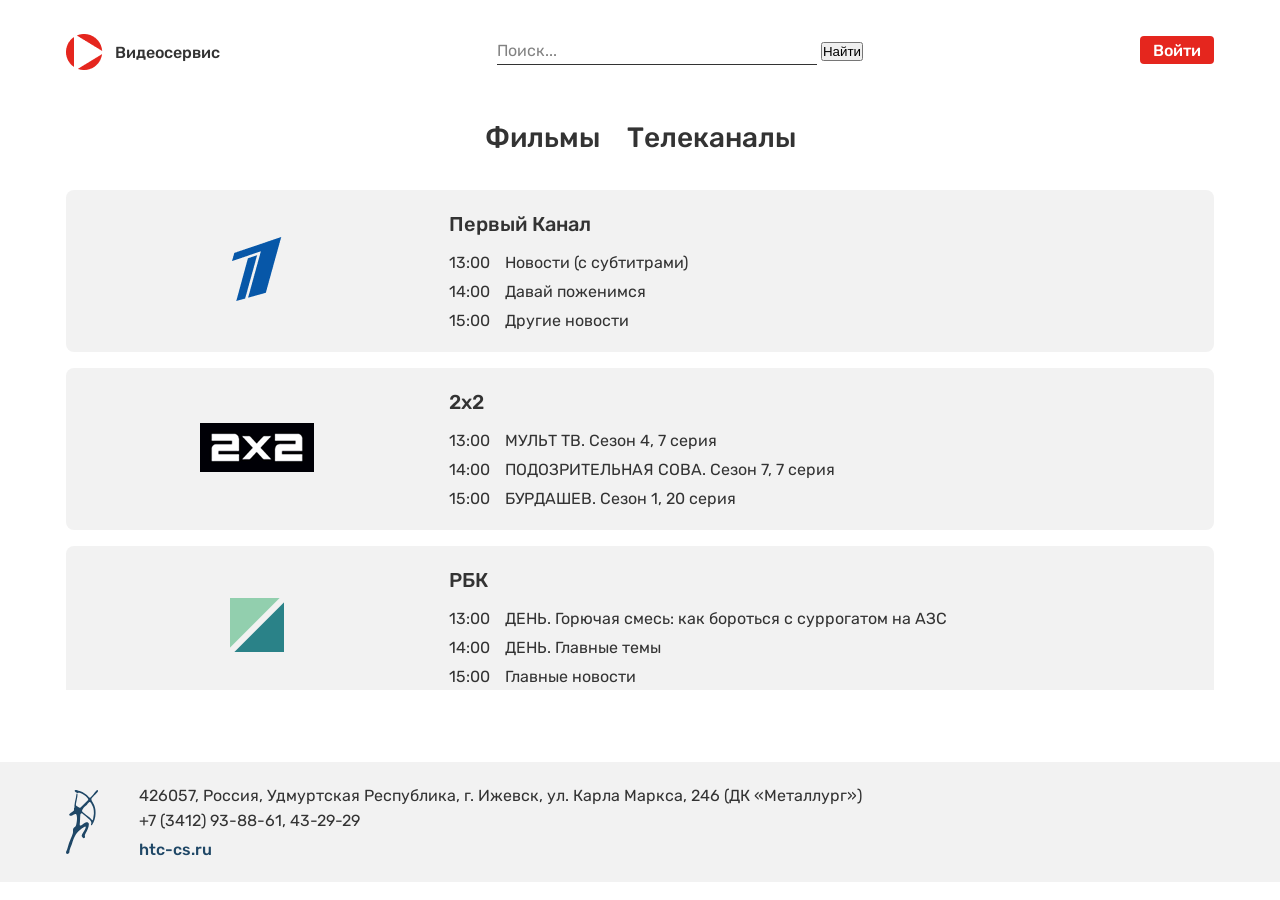
==== index.html @ a368fe18 "Add files via upload" ====
<!DOCTYPE html>
<html lang="ru">
<head>
    <meta charset="UTF-8">
    <meta name="viewport" content="width=device-width, initial-scale=1.0">
    <link rel="stylesheet" href="style.css">
    <title>Фильмы/Телеканалы</title>
</head>
<body>
    <div class="container">
        <header class="header">
            <div class="header__logo">
                <img src="img/sign.png" alt="logo">
                <p class="header__logo-name">Видеосервис</p>
            </div>
            <form action="#">
                <input class="header__search-txt" type="text" placeholder="Поиск...">
                <input type="button" value="Найти">
            </form>
            <form action="#">
                <input type="checkbox" id="authToggle" class="auth-open-btn" aria-label="Войти">
            </form>
        </header>
        <main>
            <nav class="nav">
                <a class="nav__a" href="../ЦВТ_2026_2_2/index.html">Фильмы</a>
                <a class="nav__a" href="#">Телеканалы</a>
            </nav>
            <div class="mainBlock">
                <div class="mainBlock__first">
                    <div class="mainBlock__first-tvLogo">
                        <img class="mainBlock__first-img" src="img/1st.png" alt="firstChannelLogo">
                    </div>
                    <div class="mainBlock__first-tvScheduleOsn">
                        <p class="mainBlock__first-tvScheduleChannelName">Первый Канал</p>
                        <div class="mainBlock__first-tvSchedule">
                            <p class="mainBlock__first-scheduleTimeRed">13:00</p>
                            <p class="mainBlock__first-scheduleProgrammRed">Новости (с субтитрами)</p>
                            <p class="mainBlock__first-scheduleTime">14:00</p>
                            <p class="mainBlock__first-scheduleProgramm">Давай поженимся</p>
                            <p class="mainBlock__first-scheduleTime">15:00</p>
                            <p class="mainBlock__first-scheduleProgramm">Другие новости</p>
                        </div>
                    </div>
                </div>
                <div class="mainBlock__second">
                    <div class="mainBlock__second-tvLogo">
                        <img class="mainBlock__second-img" src="img/2x2.png" alt="2x2ChannelLogo">
                    </div>
                    <div class="mainBlock__second-tvScheduleOsn">
                        <p class="mainBlock__second-tvScheduleChannelName">2x2</p>
                        <div class="mainBlock__second-tvSchedule">
                            <p class="mainBlock__second-scheduleTimeRed">13:00</p>
                            <p class="mainBlock__second-scheduleProgrammRed">МУЛЬТ ТВ. Сезон 4, 7 серия</p>
                            <p class="mainBlock__second-scheduleTime">14:00</p>
                            <p class="mainBlock__second-scheduleProgramm">ПОДОЗРИТЕЛЬНАЯ СОВА. Сезон 7, 7 серия</p>
                            <p class="mainBlock__second-scheduleTime">15:00</p>
                            <p class="mainBlock__second-scheduleProgramm">БУРДАШЕВ. Сезон 1, 20 серия</p>
                        </div>
                    </div>
                </div>
                <div class="mainBlock__third">
                    <div class="mainBlock__third-tvLogo">
                        <img class="mainBlock__third-img" src="img/rbc.png" alt="RBK-ChannelLogo">
                    </div>
                    <div class="mainBlock__third-tvScheduleOsn">
                        <p class="mainBlock__third-tvScheduleChannelName">РБК</p>
                        <div class="mainBlock__third-tvSchedule">
                            <p class="mainBlock__third-scheduleTimeRed">13:00</p>
                            <p class="mainBlock__third-scheduleProgrammRed">ДЕНЬ. Горючая смесь: как бороться с суррогатом на АЗС</p>
                            <p class="mainBlock__third-scheduleTime">14:00</p>
                            <p class="mainBlock__third-scheduleProgramm">ДЕНЬ. Главные темы</p>
                            <p class="mainBlock__third-scheduleTime">15:00</p>
                            <p class="mainBlock__third-scheduleProgramm">Главные новости</p>
                        </div>
                    </div>
                </div>
                <div class="mainBlock__fourth">
                    <div class="mainBlock__fourth-tvLogo">
                        <img class="mainBlock__fourth-img" src="img/amedia.png" alt="AmediaPremium-ChannelLogo">
                    </div>
                    <div class="mainBlock__fourth-tvScheduleOsn">
                        <p class="mainBlock__fourth-tvScheduleChannelName">AMEDIA PREMIUM</p>
                        <div class="mainBlock__fourth-tvSchedule">
                            <p class="mainBlock__fourth-scheduleTimeRed">13:00</p>
                            <p class="mainBlock__fourth-scheduleProgrammRed">Клиент всегда мёртв</p>
                            <p class="mainBlock__fourth-scheduleTime">14:00</p>
                            <p class="mainBlock__fourth-scheduleProgramm">Голодные игры: Сойка-пересмешница. Часть I</p>
                            <p class="mainBlock__fourth-scheduleTime">15:00</p>
                            <p class="mainBlock__fourth-scheduleProgramm">Секс в большом городе</p>
                        </div>
                    </div>
                </div>
            </div>
            <div class="scrollbar">
            </div>
        </main>
    </div>
    <footer class="footer">
        <div class="container footer-container">
            <img src="img/logo.svg" alt="logo">
            <div class="footer__info">
                <p class="footer__info-p">426057, Россия, Удмуртская Республика, г. Ижевск, ул. Карла Маркса, 246 (ДК «Металлург»)</p>
                <p class="footer__info-p">+7 (3412) 93-88-61, 43-29-29</p>
                <a class="footer__info-a" href="https://htc-cs.ru">htc-cs.ru</a>
            </div>
        </div>
    </footer>
    <div class="modalAuth" id="modalAuth" role="dialog" aria-modal="true" aria-labelledby="modalAuthTitle">
        <label for="authToggle" class="modalAuth-overlay"></label>
        <div class="modalAuth-content">
            <h1 class="modalAuth-content_Header" id="modalAuthTitle">Вход</h1>
            <form class="modalAuth-form" action="#" method="post">
                <div class="modalAuth-content__login">
                    <input class="modalAuth-content__login-inp" type="text" name="login" placeholder="Логин">
                </div>
                <div class="modalAuth-content__password">
                    <input class="modalAuth-content__password-inp" type="password" name="password" placeholder="Пароль">
                </div>
                <div class="custom-checkbox">
                    <label>
                        <input type="checkbox" name="agree">
                        Запомнить меня
                    </label>
                </div>
                <div class="modalAuth-buttons">
                    <button class="modalAuth-btn modalAuth-btn--primary" type="submit">Войти</button>
                </div>
            </form>
        </div>
    </div>
</body>
</html>
---- style.css ----
@charset "UTF-8";
* {
  margin: 0;
  padding: 0;
  box-sizing: border-box;
}

img {
  max-width: 100%;
  height: auto;
}

@font-face {
  font-family: Rubik-Medium;
  src: url(../fonts/Rubik-Medium.ttf);
}
@font-face {
  font-family: Rubik-Regular;
  src: url(../fonts/Rubik-Regular.ttf);
}
.container {
  width: 100%;
  max-width: 1180px;
  padding: 0 16px;
  box-sizing: border-box;
  margin: 0 auto;
}

.header {
  height: 40px;
  margin-top: 32px;
  display: flex;
  justify-content: space-between;
  align-items: center;
}

.header__logo {
  display: flex;
  align-items: center;
}

.header__logo-name {
  font-family: Rubik-Medium;
  font-size: 16px;
  color: #333333;
  margin-left: 11.88px;
}

.header__search-txt {
  width: 320px;
  height: 25px;
  border: none;
  border-bottom: 1px #333333 solid;
}

.header__search-txt:focus {
  outline: none;
}

.header__search-txt::-moz-placeholder {
  font-family: Rubik-Regular;
  font-size: 16px;
  color: #828282;
}

.header__search-txt::placeholder {
  font-family: Rubik-Regular;
  font-size: 16px;
  color: #828282;
}

.nav {
  margin: 44px auto 32px auto;
  width: 311px;
  display: flex;
  justify-content: space-between;
  align-items: center;
  height: 42px;
}

.nav__a {
  font-family: Rubik-Medium;
  font-size: 28px;
  color: #333333;
  text-decoration: none;
}

.nav__a:hover {
  border-bottom: 2px #E5261E solid;
  padding-bottom: 9px;
  color: #E5261E;
}

.mainBlock__first {
  width: 100%;
  height: 162px;
  background: #F2F2F2;
  margin-bottom: 16px;
  border-radius: 8px;
  display: grid;
  grid-template-columns: 1fr 2fr;
  justify-content: center;
  align-items: center;
}

.mainBlock__first-tvLogo {
  margin: auto;
}

.mainBlock__first-tvSchedule {
  display: grid;
  grid-template-columns: 40px 1fr;
  gap: 10px 16px;
}

.mainBlock__first-tvScheduleChannelName {
  margin-bottom: 17px;
  font-family: Rubik-Medium;
  font-size: 20px;
  color: #333333;
}

.mainBlock__first-scheduleTimeRed,
.mainBlock__first-scheduleProgrammRed {
  color: red;
}

.mainBlock__first-scheduleProgramm,
.mainBlock__first-scheduleTimeRed,
.mainBlock__first-scheduleTime,
.mainBlock__first-scheduleProgrammRed {
  gap: 12px;
  font-family: Rubik-Regular;
  font-size: 16px;
  color: #333333;
}

.mainBlock__second {
  width: 100%;
  height: 162px;
  background: #F2F2F2;
  margin-bottom: 16px;
  border-radius: 8px;
  display: grid;
  grid-template-columns: 1fr 2fr;
  justify-content: center;
  align-items: center;
}

.mainBlock__second-tvLogo {
  margin: auto;
}

.mainBlock__second-tvSchedule {
  display: grid;
  grid-template-columns: 40px 1fr;
  gap: 10px 16px;
}

.mainBlock__second-tvScheduleChannelName {
  margin-bottom: 17px;
  font-family: Rubik-Medium;
  font-size: 20px;
  color: #333333;
}

.mainBlock__second-scheduleTimeRed,
.mainBlock__second-scheduleProgrammRed {
  color: red;
}

.mainBlock__second-scheduleProgramm,
.mainBlock__second-scheduleTimeRed,
.mainBlock__second-scheduleTime,
.mainBlock__second-scheduleProgrammRed {
  gap: 12px;
  font-family: Rubik-Regular;
  font-size: 16px;
  color: #333333;
}

.mainBlock__third {
  width: 100%;
  height: 162px;
  background: #F2F2F2;
  margin-bottom: 16px;
  border-radius: 8px;
  display: grid;
  grid-template-columns: 1fr 2fr;
  justify-content: center;
  align-items: center;
}

.mainBlock__third-tvLogo {
  margin: auto;
}

.mainBlock__third-tvSchedule {
  display: grid;
  grid-template-columns: 40px 1fr;
  gap: 10px 16px;
}

.mainBlock__third-tvScheduleChannelName {
  margin-bottom: 17px;
  font-family: Rubik-Medium;
  font-size: 20px;
  color: #333333;
}

.mainBlock__third-scheduleTimeRed,
.mainBlock__third-scheduleProgrammRed {
  color: red;
}

.mainBlock__third-scheduleProgramm,
.mainBlock__third-scheduleTimeRed,
.mainBlock__third-scheduleTime,
.mainBlock__third-scheduleProgrammRed {
  gap: 12px;
  font-family: Rubik-Regular;
  font-size: 16px;
  color: #333333;
}

.mainBlock__fourth {
  width: 100%;
  height: 162px;
  background: #F2F2F2;
  margin-bottom: 16px;
  border-radius: 8px;
  display: grid;
  grid-template-columns: 1fr 2fr;
  justify-content: center;
  align-items: center;
}

.mainBlock__fourth-tvLogo {
  margin: auto;
}

.mainBlock__fourth-tvSchedule {
  display: grid;
  grid-template-columns: 40px 1fr;
  gap: 10px 16px;
}

.mainBlock__fourth-tvScheduleChannelName {
  margin-bottom: 17px;
  font-family: Rubik-Medium;
  font-size: 20px;
  color: #333333;
}

.mainBlock__fourth-scheduleTimeRed,
.mainBlock__fourth-scheduleProgrammRed {
  color: red;
}

.mainBlock__fourth-scheduleProgramm,
.mainBlock__fourth-scheduleTimeRed,
.mainBlock__fourth-scheduleTime,
.mainBlock__fourth-scheduleProgrammRed {
  gap: 12px;
  font-family: Rubik-Regular;
  font-size: 16px;
  color: #333333;
}

.footer {
  background-color: #F2F2F2;
  margin-top: 72px;
}

.footer-container {
  height: 120px;
  display: flex;
  align-items: center;
}

.footer__info {
  margin-left: 39.98px;
}

.footer__info-p {
  font-family: Rubik-Regular;
  font-size: 16px;
  color: #333333;
}

.footer__info-a {
  font-family: Rubik-Medium;
  font-size: 16px;
  color: #1f4766;
  text-decoration: none;
}

.footer__info-p:nth-child(2) {
  margin: 6px 0 10px;
}

.mainBlock {
  max-width: 1180px;
  width: 100%;
  margin: 0 auto;
  max-height: 500px;
  overflow-y: auto;
  overflow-x: hidden;
}

.mainBlock::-webkit-scrollbar {
  width: 8px;
}

.mainBlock::-webkit-scrollbar-track {
  background-color: #f1f1f1;
  border-radius: 4px;
}

.mainBlock::-webkit-scrollbar-thumb {
  background-color: #828282;
  border-radius: 4px;
}

.mainBlock::-webkit-scrollbar-thumb:hover {
  background-color: #828282;
}

.auth-open-btn {
  -moz-appearance: none;
       appearance: none;
  -webkit-appearance: none;
  width: 74px;
  height: 28px;
  border: none;
  border-radius: 4px;
  background-color: #E5261E;
  cursor: pointer;
  position: relative;
  transition: background-color 0.2s ease;
}

.auth-open-btn::after {
  content: "Войти";
  position: absolute;
  inset: 0;
  display: flex;
  justify-content: center;
  align-items: center;
  font-family: Rubik-Medium;
  font-size: 16px;
  color: #fff;
  pointer-events: none;
}

.auth-open-btn:hover {
  background-color: #c81f18;
}

.auth-open-btn:focus-visible {
  outline: 2px #333333 solid;
  outline-offset: 2px;
}

.modalAuth {
  position: fixed;
  inset: 0;
  z-index: 1000;
  display: flex;
  justify-content: center;
  align-items: center;
  opacity: 0;
  visibility: hidden;
  transition: opacity 0.2s ease, visibility 0.2s ease;
}

.modalAuth-overlay {
  position: absolute;
  inset: 0;
  background-color: rgba(0, 0, 0, 0.5);
  cursor: pointer;
}

.modalAuth-content {
  position: relative;
  z-index: 1;
  width: 304px;
  min-height: 394px;
  background-color: #F2F2F2;
  border-radius: 8px;
  padding: 36px 36px 28px;
  box-sizing: border-box;
  display: flex;
  flex-direction: column;
  align-items: center;
  transform: translateY(-12px);
  transition: transform 0.2s ease;
}

.modalAuth-content_Header {
  margin: 0 0 24px;
  font-family: Rubik-Medium;
  font-size: 24px;
  color: #333333;
}

.modalAuth-content__login {
  margin-bottom: 24px;
}

.modalAuth-content__login-inp,
.modalAuth-content__password-inp {
  width: 100%;
  height: 25px;
  border: none;
  border-bottom: 1px #333333 solid;
  background: transparent;
  font-family: Rubik-Regular;
  font-size: 16px;
  color: #333333;
}

.modalAuth-content__login-inp:focus,
.modalAuth-content__password-inp:focus {
  outline: none;
  border-bottom-color: #E5261E;
}

.modalAuth-content__login-inp::-moz-placeholder, .modalAuth-content__password-inp::-moz-placeholder {
  font-family: Rubik-Regular;
  font-size: 16px;
  color: #828282;
}

.modalAuth-content__login-inp::placeholder,
.modalAuth-content__password-inp::placeholder {
  font-family: Rubik-Regular;
  font-size: 16px;
  color: #828282;
}

.modalAuth-close {
  position: absolute;
  top: 12px;
  right: 12px;
  width: 28px;
  height: 28px;
  display: flex;
  justify-content: center;
  align-items: center;
  font-size: 24px;
  line-height: 1;
  color: #828282;
  cursor: pointer;
  border-radius: 4px;
  transition: color 0.2s ease, background-color 0.2s ease;
}

.modalAuth-close:hover {
  color: #E5261E;
  background-color: rgba(229, 38, 30, 0.08);
}

.modalAuth-form {
  width: 100%;
  display: flex;
  flex-direction: column;
}

.modalAuth-buttons {
  position: absolute;
  left: 96px;
  right: 95px;
  bottom: 36px;
  top: 320px;
}

.modalAuth-btn {
  width: 100%;
  height: 100%;
  display: flex;
  justify-content: center;
  align-items: center;
  border: none;
  border-radius: 4px;
  font-family: Rubik-Medium;
  font-size: 16px;
  color: #333333;
  cursor: pointer;
  transition: background-color 0.2s ease;
}

.modalAuth-btn--primary {
  background-color: #E5261E;
  color: #ffffff;
}

.modalAuth-btn--primary:hover {
  background-color: #c81f18;
}

body:has(#authToggle:checked) {
  overflow: hidden;
}

body:has(#authToggle:checked) .modalAuth {
  opacity: 1;
  visibility: visible;
}

body:has(#authToggle:checked) .modalAuth .modalAuth-content {
  transform: translateY(0);
}

.custom-checkbox {
  margin: 10px 0;
}

.custom-checkbox label {
  position: relative;
  display: inline-flex;
  align-items: center;
  padding-left: 30px;
  cursor: pointer;
  -webkit-user-select: none;
     -moz-user-select: none;
          user-select: none;
  font-family: Rubik-Regular;
  font-size: 16px;
  color: #333333;
  line-height: 20px;
}

.custom-checkbox label::before {
  content: "";
  position: absolute;
  left: 0;
  top: 50%;
  transform: translateY(-50%);
  width: 20px;
  height: 20px;
  background-color: #fff;
  border: 2px #333333 solid;
  border-radius: 4px;
  transition: all 0.2s ease;
}

.custom-checkbox label:hover::before {
  border-color: #999;
}

.custom-checkbox label::after {
  content: "";
  position: absolute;
  left: 7px;
  top: 50%;
  transform: translateY(-65%) rotate(45deg);
  width: 5px;
  height: 10px;
  border: solid #ff0000;
  border-width: 0 2px 2px 0;
  opacity: 0;
  transition: opacity 0.15s ease;
}

.custom-checkbox label:has(input:checked)::before {
  border-color: #333333;
  background-color: #fff;
}

.custom-checkbox label:has(input:checked)::after {
  opacity: 1;
}

.custom-checkbox input[type=checkbox] {
  position: absolute;
  opacity: 0;
  width: 0;
  height: 0;
}

@media (max-width: 768px) {
  .header {
    height: auto;
    flex-direction: column;
    align-items: flex-start;
    gap: 12px;
  }
  .header form {
    width: 100%;
  }
  .header__search-txt {
    width: 100%;
  }
  .nav {
    width: 100%;
    justify-content: center;
    gap: 24px;
    margin: 24px auto 24px auto;
  }
  .nav__a {
    font-size: 22px;
  }
  .mainBlock {
    max-height: none;
    overflow: visible;
  }
  .mainBlock__first,
  .mainBlock__second,
  .mainBlock__third,
  .mainBlock__fourth {
    grid-template-columns: 1fr;
    height: auto;
    padding: 16px;
    box-sizing: border-box;
    gap: 16px;
  }
  .mainBlock__first-tvLogo,
  .mainBlock__second-tvLogo,
  .mainBlock__third-tvLogo,
  .mainBlock__fourth-tvLogo {
    margin: 0 auto;
  }
  .mainBlock__first-tvSchedule,
  .mainBlock__second-tvSchedule,
  .mainBlock__third-tvSchedule,
  .mainBlock__fourth-tvSchedule {
    grid-template-columns: 1fr;
    gap: 6px;
  }
  .mainBlock__first-tvScheduleChannelName,
  .mainBlock__second-tvScheduleChannelName,
  .mainBlock__third-tvScheduleChannelName,
  .mainBlock__fourth-tvScheduleChannelName {
    text-align: center;
  }
  .footer-container {
    height: auto;
    flex-direction: column;
    align-items: flex-start;
    gap: 16px;
    padding: 24px 16px;
    box-sizing: border-box;
  }
  .footer__info {
    margin-left: 0;
  }
  .modalAuth-content {
    width: calc(100% - 32px);
    max-width: 304px;
    padding: 24px;
    min-height: auto;
  }
  .modalAuth-buttons {
    position: static;
    width: 100%;
    margin-top: 24px;
  }
  .modalAuth-btn {
    height: 44px;
  }
}/*# sourceMappingURL=style.css.map */
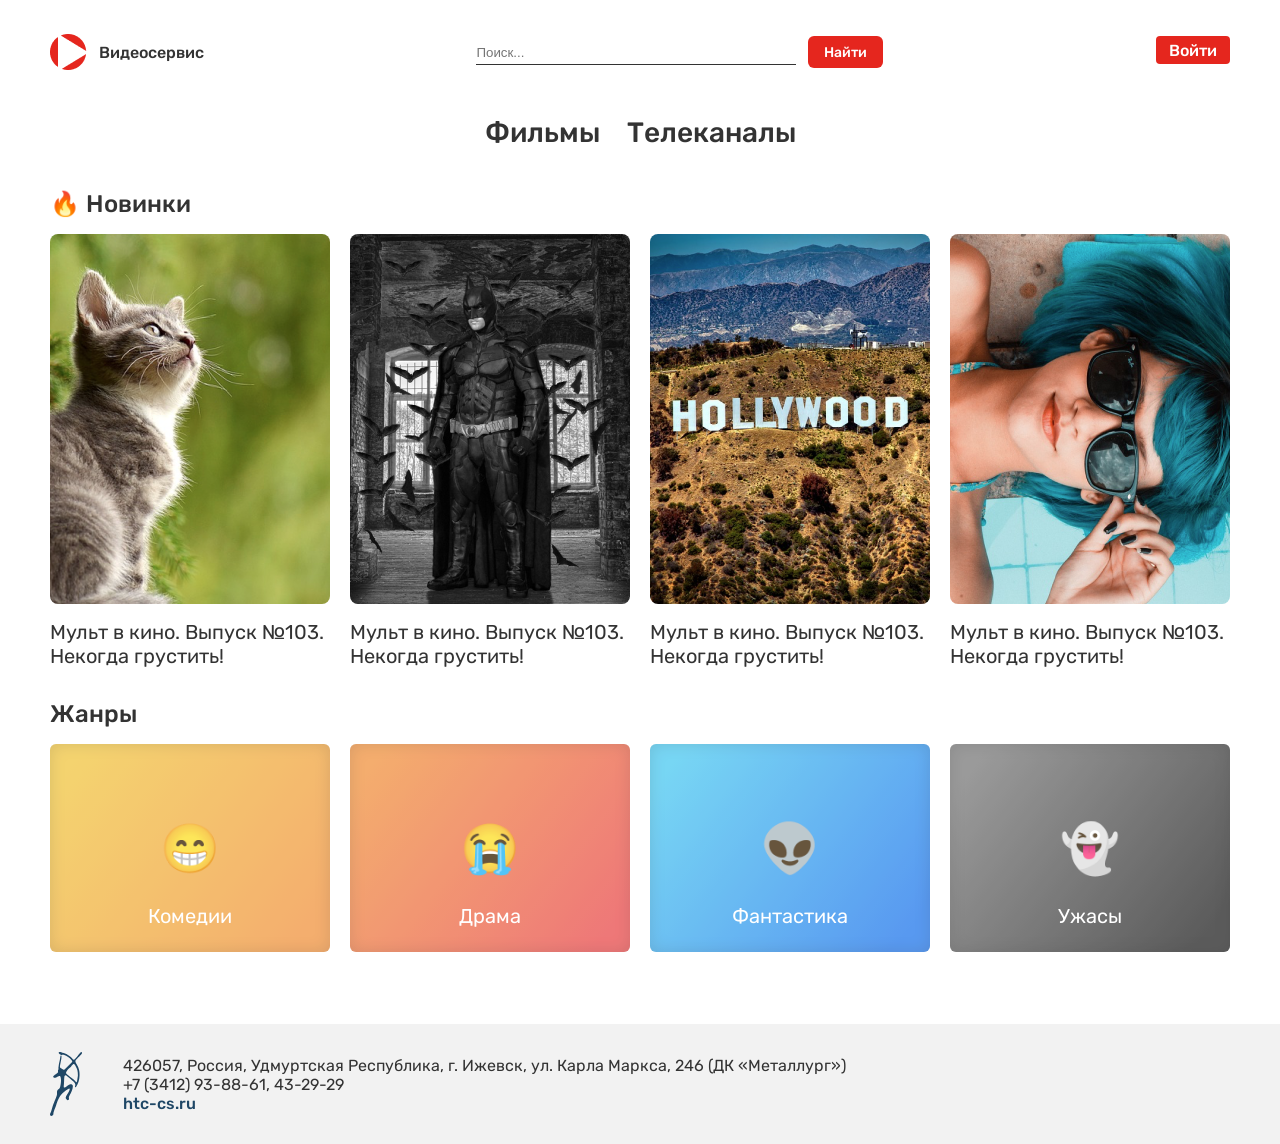
==== commit d7665f12: "Rename index1.html to index.html" ====
--- a/index.html
+++ b/index.html
@@ -3,7 +3,7 @@
 <head>
     <meta charset="UTF-8">
     <meta name="viewport" content="width=device-width, initial-scale=1.0">
-    <link rel="stylesheet" href="style.css">
+    <link rel="stylesheet" href="style1.css">
     <title>Фильмы/Телеканалы</title>
 </head>
 <body>
@@ -17,82 +17,82 @@
                 <input class="header__search-txt" type="text" placeholder="Поиск...">
                 <input type="button" value="Найти">
             </form>
-            <form action="#">
+           <form action="#">
                 <input type="checkbox" id="authToggle" class="auth-open-btn" aria-label="Войти">
             </form>
         </header>
         <main>
             <nav class="nav">
-                <a class="nav__a" href="../ЦВТ_2026_2_2/index.html">Фильмы</a>
-                <a class="nav__a" href="#">Телеканалы</a>
+                <a class="nav__a" href="#">Фильмы</a>
+                <a class="nav__a" href="index2.html">Телеканалы</a>
             </nav>
-            <div class="mainBlock">
-                <div class="mainBlock__first">
-                    <div class="mainBlock__first-tvLogo">
-                        <img class="mainBlock__first-img" src="img/1st.png" alt="firstChannelLogo">
+            <div class="movies">
+                <p class="movies-h">&#128293; Новинки</p>
+                <div class="new">
+                    <div class="new-item">
+                        <img class="new-item__img" src="img/img_cat.png" alt="movie about cat">
+                        <p>Мульт в кино. Выпуск №103. Некогда грустить!</p>
+                        <p class="new-item__desc">Фильм повествует о череде событий, произошедших в Голливуде в 1969 году, на закате его «золотого века». Известный актер Рик Далтон и его дублер Клифф Бут пытаются найти свое место в стремительно меняющемся мире киноиндустрии.</p>
                     </div>
-                    <div class="mainBlock__first-tvScheduleOsn">
-                        <p class="mainBlock__first-tvScheduleChannelName">Первый Канал</p>
-                        <div class="mainBlock__first-tvSchedule">
-                            <p class="mainBlock__first-scheduleTimeRed">13:00</p>
-                            <p class="mainBlock__first-scheduleProgrammRed">Новости (с субтитрами)</p>
-                            <p class="mainBlock__first-scheduleTime">14:00</p>
-                            <p class="mainBlock__first-scheduleProgramm">Давай поженимся</p>
-                            <p class="mainBlock__first-scheduleTime">15:00</p>
-                            <p class="mainBlock__first-scheduleProgramm">Другие новости</p>
-                        </div>
+                    <div class="new-item">
+                        <img class="new-item__img" src="img/img_bat.png" alt="movie about cat">
+                        <p>Мульт в кино. Выпуск №103. Некогда грустить!</p>
+                        <p class="new-item__desc">Фильм повествует о череде событий, произошедших в Голливуде в 1969 году, на закате его «золотого века». Известный актер Рик Далтон и его дублер Клифф Бут пытаются найти свое место в стремительно меняющемся мире киноиндустрии.</p>
                     </div>
-                </div>
-                <div class="mainBlock__second">
-                    <div class="mainBlock__second-tvLogo">
-                        <img class="mainBlock__second-img" src="img/2x2.png" alt="2x2ChannelLogo">
+                    <div class="new-item">
+                        <img class="new-item__img" src="img/img_holy.png" alt="movie about cat">
+                        <p>Мульт в кино. Выпуск №103. Некогда грустить!</p>
+                        <p class="new-item__desc">Фильм повествует о череде событий, произошедших в Голливуде в 1969 году, на закате его «золотого века». Известный актер Рик Далтон и его дублер Клифф Бут пытаются найти свое место в стремительно меняющемся мире киноиндустрии.</p>
                     </div>
-                    <div class="mainBlock__second-tvScheduleOsn">
-                        <p class="mainBlock__second-tvScheduleChannelName">2x2</p>
-                        <div class="mainBlock__second-tvSchedule">
-                            <p class="mainBlock__second-scheduleTimeRed">13:00</p>
-                            <p class="mainBlock__second-scheduleProgrammRed">МУЛЬТ ТВ. Сезон 4, 7 серия</p>
-                            <p class="mainBlock__second-scheduleTime">14:00</p>
-                            <p class="mainBlock__second-scheduleProgramm">ПОДОЗРИТЕЛЬНАЯ СОВА. Сезон 7, 7 серия</p>
-                            <p class="mainBlock__second-scheduleTime">15:00</p>
-                            <p class="mainBlock__second-scheduleProgramm">БУРДАШЕВ. Сезон 1, 20 серия</p>
-                        </div>
-                    </div>
-                </div>
-                <div class="mainBlock__third">
-                    <div class="mainBlock__third-tvLogo">
-                        <img class="mainBlock__third-img" src="img/rbc.png" alt="RBK-ChannelLogo">
-                    </div>
-                    <div class="mainBlock__third-tvScheduleOsn">
-                        <p class="mainBlock__third-tvScheduleChannelName">РБК</p>
-                        <div class="mainBlock__third-tvSchedule">
-                            <p class="mainBlock__third-scheduleTimeRed">13:00</p>
-                            <p class="mainBlock__third-scheduleProgrammRed">ДЕНЬ. Горючая смесь: как бороться с суррогатом на АЗС</p>
-                            <p class="mainBlock__third-scheduleTime">14:00</p>
-                            <p class="mainBlock__third-scheduleProgramm">ДЕНЬ. Главные темы</p>
-                            <p class="mainBlock__third-scheduleTime">15:00</p>
-                            <p class="mainBlock__third-scheduleProgramm">Главные новости</p>
-                        </div>
-                    </div>
-                </div>
-                <div class="mainBlock__fourth">
-                    <div class="mainBlock__fourth-tvLogo">
-                        <img class="mainBlock__fourth-img" src="img/amedia.png" alt="AmediaPremium-ChannelLogo">
-                    </div>
-                    <div class="mainBlock__fourth-tvScheduleOsn">
-                        <p class="mainBlock__fourth-tvScheduleChannelName">AMEDIA PREMIUM</p>
-                        <div class="mainBlock__fourth-tvSchedule">
-                            <p class="mainBlock__fourth-scheduleTimeRed">13:00</p>
-                            <p class="mainBlock__fourth-scheduleProgrammRed">Клиент всегда мёртв</p>
-                            <p class="mainBlock__fourth-scheduleTime">14:00</p>
-                            <p class="mainBlock__fourth-scheduleProgramm">Голодные игры: Сойка-пересмешница. Часть I</p>
-                            <p class="mainBlock__fourth-scheduleTime">15:00</p>
-                            <p class="mainBlock__fourth-scheduleProgramm">Секс в большом городе</p>
-                        </div>
+                    <div class="new-item">
+                        <img class="new-item__img" src="img/img_strip.png" alt="movie about cat">
+                        <p>Мульт в кино. Выпуск №103. Некогда грустить!</p>
+                        <p class="new-item__desc">Фильм повествует о череде событий, произошедших в Голливуде в 1969 году, на закате его «золотого века». Известный актер Рик Далтон и его дублер Клифф Бут пытаются найти свое место в стремительно меняющемся мире киноиндустрии.</p>
                     </div>
                 </div>
             </div>
-            <div class="scrollbar">
+            <div class="genres-gallery">
+                <p class="movies-h">
+                    Жанры
+                </p>
+                <div class="genres">
+                    <div class="genres__item comedy">
+                        <p class="genres__item-emj">
+                            &#128513;
+                        </p>
+                        <p class="genres__item-p">
+                            Комедии
+                        </p>
+                        
+                    </div>
+                    <div class="genres__item drama">
+                        <p class="genres__item-emj">
+                            &#128557;
+                        </p>
+                        <p class="genres__item-p">
+                            Драма
+                        </p>
+                        
+                    </div>
+                    <div class="genres__item fantasy">
+                        <p class="genres__item-emj">
+                        	&#128125;
+                        </p>
+                        <p class="genres__item-p">
+                            Фантастика
+                        </p>
+                        
+                    </div>
+                    <div class="genres__item horror">
+                        <p class="genres__item-emj">
+                        	&#128123;
+                        </p>
+                        <p class="genres__item-p">
+                            Ужасы
+                        </p>
+                        
+                    </div>
+                </div>
             </div>
         </main>
     </div>
@@ -106,7 +106,7 @@
             </div>
         </div>
     </footer>
-    <div class="modalAuth" id="modalAuth" role="dialog" aria-modal="true" aria-labelledby="modalAuthTitle">
+<div class="modalAuth" id="modalAuth" role="dialog" aria-modal="true" aria-labelledby="modalAuthTitle">
         <label for="authToggle" class="modalAuth-overlay"></label>
         <div class="modalAuth-content">
             <h1 class="modalAuth-content_Header" id="modalAuthTitle">Вход</h1>
@@ -130,4 +130,4 @@
         </div>
     </div>
 </body>
-</html>+</html>
--- a/style1.css
+++ b/style1.css
@@ -0,0 +1,661 @@
+@charset "UTF-8";
+* {
+  margin: 0;
+  padding: 0;
+  box-sizing: border-box;
+}
+
+body {
+  font-family: Rubik-Regular;
+  font-size: 16px;
+  color: #333333;
+}
+
+@font-face {
+  font-family: Rubik-Medium;
+  src: url(../fonts/Rubik-Medium.ttf);
+}
+@font-face {
+  font-family: Rubik-Regular;
+  src: url(../fonts/Rubik-Regular.ttf);
+}
+.container {
+  width: 1180px;
+  margin: 0 auto;
+}
+
+.header {
+  height: 40px;
+  margin-top: 32px;
+  display: flex;
+  justify-content: space-between;
+  align-items: center;
+}
+.header .header__logo {
+  display: flex;
+  align-items: center;
+}
+.header .header__logo-name {
+  font-family: Rubik-Medium;
+  font-size: 16px;
+  color: #333333;
+  margin-left: 11.88px;
+}
+.header .header__search-txt {
+  border: none;
+}
+.header .header__search-txt:focus {
+  outline: none;
+}
+.header .header__search-txt {
+  width: 320px;
+  height: 25px;
+  border-bottom: 1px #333333 solid;
+}
+.header .header__search-txt .header__search-txt::-moz-placeholder {
+  font-family: Rubik-Regular;
+  font-size: 16px;
+  color: #828282;
+}
+.header .header__search-txt .header__search-txt::placeholder {
+  font-family: Rubik-Regular;
+  font-size: 16px;
+  color: #828282;
+}
+.header form:first-of-type input[type=button] {
+  border: none;
+  cursor: pointer;
+  font-family: Rubik-Medium;
+  border-radius: 6px;
+  transition: background-color 0.2s ease, color 0.2s ease;
+}
+.header form:first-of-type input[type=button]:focus {
+  outline: none;
+}
+.header form:first-of-type input[type=button] {
+  background-color: #E5261E;
+  color: #ffffff;
+  height: 32px;
+  padding: 0 16px;
+  margin-left: 8px;
+  font-size: 14px;
+}
+.header form:first-of-type input[type=button] .header:hover {
+  background-color: rgb(195.5976095618, 29.5569721116, 22.6023904382);
+}
+.header form:last-of-type input[type=button] {
+  border: none;
+  cursor: pointer;
+  font-family: Rubik-Medium;
+  border-radius: 6px;
+  transition: background-color 0.2s ease, color 0.2s ease;
+}
+.header form:last-of-type input[type=button]:focus {
+  outline: none;
+}
+.header form:last-of-type input[type=button] {
+  background-color: transparent;
+  color: #E5261E;
+  border: 1px solid #E5261E;
+  height: 32px;
+  padding: 0 24px;
+  font-size: 14px;
+}
+.header form:last-of-type input[type=button] .header:hover {
+  background-color: #E5261E;
+  color: #ffffff;
+}
+
+.nav {
+  margin: 44px auto 32px auto;
+  width: 311px;
+  display: flex;
+  justify-content: space-between;
+  height: 42px;
+}
+.nav .nav__a {
+  font-family: Rubik-Medium;
+  font-size: 28px;
+  color: #333333;
+  text-decoration: none;
+}
+
+.nav__a:hover {
+  border-bottom: 2px #E5261E solid;
+  padding-bottom: 9px;
+  color: #E5261E;
+}
+
+.movies-h {
+  font-family: Rubik-Medium;
+  font-size: 24px;
+  color: #333333;
+  margin-bottom: 16px;
+}
+
+.new {
+  display: flex;
+  justify-content: space-between;
+}
+.new .new-item {
+  width: 280px;
+  font-family: Rubik-Regular;
+  font-size: 20px;
+  color: #333333;
+  position: relative;
+}
+.new .new-item .new-item__img {
+  border-radius: 8px;
+  margin-bottom: 16px;
+  display: block;
+  width: 100%;
+}
+.new .new-item .new-item__desc {
+  width: 280px;
+  height: 370px;
+  background-color: rgba(51, 51, 51, 0.8);
+  font-family: Rubik-Regular;
+  font-size: 16px;
+  color: #ffffff;
+  border-radius: 8px;
+  padding: 16px;
+  line-height: 140%;
+  position: absolute;
+  top: 0;
+  right: 0;
+  opacity: 0;
+  transition: opacity 0.2s ease;
+  overflow-y: auto;
+}
+
+.new-item:hover .new-item__desc {
+  opacity: 1;
+  cursor: pointer;
+}
+
+.genres-gallery {
+  margin-top: 32px;
+}
+
+.genres {
+  display: flex;
+  justify-content: space-between;
+}
+.genres .genres__item {
+  width: 280px;
+  height: 208px;
+  box-shadow: inset 0 0 16px rgba(0, 0, 0, 0.15);
+  border-radius: 6px;
+  display: flex;
+  align-items: center;
+  justify-content: center;
+  flex-direction: column;
+  position: relative;
+  opacity: 0.8;
+  transition: opacity 0.2s ease;
+}
+.genres .genres__item .genres__item:hover {
+  opacity: 1;
+  cursor: pointer;
+}
+.genres .genres__item .genres__item-emj {
+  font-size: 48px;
+}
+.genres .genres__item .genres__item-p {
+  font-family: Rubik-Regular;
+  font-size: 20px;
+  color: #ffffff;
+  position: absolute;
+  top: 160px;
+}
+
+.comedy {
+  background: linear-gradient(127.83deg, #F2C94C 8.44%, #F29A4A 91.36%);
+}
+
+.drama {
+  background: linear-gradient(127.83deg, #F2994A 8.44%, #EB5757 91.36%);
+}
+
+.fantasy {
+  background: linear-gradient(127.83deg, #56CCF2 8.44%, #2F80ED 91.36%);
+}
+
+.horror {
+  background: linear-gradient(127.83deg, #828282 8.44%, #333333 91.36%);
+}
+
+.footer {
+  background-color: #f2f2f2;
+  margin-top: 72px;
+}
+.footer .footer-container {
+  height: 120px;
+  display: flex;
+  align-items: center;
+}
+.footer .footer__info {
+  margin-left: 39.98px;
+}
+.footer .footer__info .footer__info-p {
+  font-family: Rubik-Regular;
+  font-size: 16px;
+  color: #333333;
+}
+.footer .footer__info .footer__info-p .footer__info-p:nth-child(2) {
+  margin: 6px 0 10px;
+}
+.footer .footer__info .footer__info-a {
+  font-family: Rubik-Medium;
+  font-size: 16px;
+  color: #1f4766;
+  text-decoration: none;
+}
+.footer .footer__info .footer__info-a .footer__info-a:hover {
+  text-decoration: underline;
+}
+
+.auth-open-btn {
+  -moz-appearance: none;
+       appearance: none;
+  -webkit-appearance: none;
+  width: 74px;
+  height: 28px;
+  border: none;
+  border-radius: 4px;
+  background-color: #E5261E;
+  cursor: pointer;
+  position: relative;
+  transition: background-color 0.2s ease;
+}
+
+.auth-open-btn::after {
+  content: "Войти";
+  position: absolute;
+  inset: 0;
+  display: flex;
+  align-items: center;
+  justify-content: center;
+  flex-direction: row;
+  font-family: Rubik-Medium;
+  font-size: 16px;
+  color: #fff;
+  pointer-events: none;
+}
+
+.auth-open-btn:hover {
+  background-color: #c81f18;
+}
+
+.auth-open-btn:focus-visible {
+  outline: 2px #333333 solid;
+  outline-offset: 2px;
+}
+
+.modalAuth {
+  position: fixed;
+  inset: 0;
+  z-index: 1000;
+  display: flex;
+  align-items: center;
+  justify-content: center;
+  flex-direction: row;
+  opacity: 0;
+  visibility: hidden;
+  transition: opacity 0.2s ease, visibility 0.2s ease;
+}
+
+.modalAuth-overlay {
+  position: absolute;
+  inset: 0;
+  background-color: rgba(0, 0, 0, 0.5);
+  cursor: pointer;
+}
+
+.modalAuth-content {
+  position: relative;
+  z-index: 1;
+  width: 304px;
+  min-height: 394px;
+  background-color: #F2F2F2;
+  border-radius: 8px;
+  padding: 36px 36px 28px;
+  box-sizing: border-box;
+  display: flex;
+  flex-direction: column;
+  align-items: center;
+  transform: translateY(-12px);
+  transition: transform 0.2s ease;
+}
+
+.modalAuth-content_Header {
+  margin: 0 0 24px;
+  font-family: Rubik-Medium;
+  font-size: 24px;
+  color: #333333;
+}
+
+.modalAuth-content__login {
+  margin-bottom: 24px;
+}
+
+.modalAuth-content__login-inp,
+.modalAuth-content__password-inp {
+  width: 100%;
+  height: 25px;
+  border: none;
+  border-bottom: 1px #333333 solid;
+  background: transparent;
+  font-family: Rubik-Regular;
+  font-size: 16px;
+  color: #333333;
+}
+
+.modalAuth-content__login-inp:focus,
+.modalAuth-content__password-inp:focus {
+  outline: none;
+  border-bottom-color: #E5261E;
+}
+
+.modalAuth-content__login-inp::-moz-placeholder, .modalAuth-content__password-inp::-moz-placeholder {
+  font-family: Rubik-Regular;
+  font-size: 16px;
+  color: #828282;
+}
+
+.modalAuth-content__login-inp::placeholder,
+.modalAuth-content__password-inp::placeholder {
+  font-family: Rubik-Regular;
+  font-size: 16px;
+  color: #828282;
+}
+
+.modalAuth-close {
+  position: absolute;
+  top: 12px;
+  right: 12px;
+  width: 28px;
+  height: 28px;
+  display: flex;
+  align-items: center;
+  justify-content: center;
+  flex-direction: row;
+  font-size: 24px;
+  line-height: 1;
+  color: #828282;
+  cursor: pointer;
+  border-radius: 4px;
+  transition: color 0.2s ease, background-color 0.2s ease;
+}
+
+.modalAuth-close:hover {
+  color: #E5261E;
+  background-color: rgba(229, 38, 30, 0.08);
+}
+
+.modalAuth-form {
+  width: 100%;
+  display: flex;
+  flex-direction: column;
+}
+
+.modalAuth-buttons {
+  position: absolute;
+  left: 96px;
+  right: 95px;
+  bottom: 36px;
+  top: 320px;
+}
+
+.modalAuth-btn {
+  width: 100%;
+  height: 100%;
+  display: flex;
+  align-items: center;
+  justify-content: center;
+  flex-direction: row;
+  border: none;
+  border-radius: 4px;
+  font-family: Rubik-Medium;
+  font-size: 16px;
+  color: #333333;
+  cursor: pointer;
+  transition: background-color 0.2s ease;
+}
+
+.modalAuth-btn--primary {
+  background-color: #E5261E;
+  color: #ffffff;
+}
+
+.modalAuth-btn--primary:hover {
+  background-color: #c81f18;
+}
+
+body:has(#authToggle:checked) {
+  overflow: hidden;
+}
+
+body:has(#authToggle:checked) .modalAuth {
+  opacity: 1;
+  visibility: visible;
+}
+
+body:has(#authToggle:checked) .modalAuth .modalAuth-content {
+  transform: translateY(0);
+}
+
+.custom-checkbox {
+  margin: 10px 0;
+}
+
+.custom-checkbox label {
+  position: relative;
+  display: inline-flex;
+  align-items: center;
+  padding-left: 30px;
+  cursor: pointer;
+  -webkit-user-select: none;
+     -moz-user-select: none;
+          user-select: none;
+  font-family: Rubik-Regular;
+  font-size: 16px;
+  color: #333333;
+  line-height: 20px;
+}
+
+.custom-checkbox label::before {
+  content: "";
+  position: absolute;
+  left: 0;
+  top: 50%;
+  transform: translateY(-50%);
+  width: 20px;
+  height: 20px;
+  background-color: #fff;
+  border: 2px #333333 solid;
+  border-radius: 4px;
+  transition: all 0.2s ease;
+}
+
+.custom-checkbox label:hover::before {
+  border-color: #999;
+}
+
+.custom-checkbox label::after {
+  content: "";
+  position: absolute;
+  left: 7px;
+  top: 50%;
+  transform: translateY(-65%) rotate(45deg);
+  width: 5px;
+  height: 10px;
+  border: solid #ff0000;
+  border-width: 0 2px 2px 0;
+  opacity: 0;
+  transition: opacity 0.15s ease;
+}
+
+.custom-checkbox label:has(input:checked)::before {
+  border-color: #333333;
+  background-color: #fff;
+}
+
+.custom-checkbox label:has(input:checked)::after {
+  opacity: 1;
+}
+
+.custom-checkbox input[type=checkbox] {
+  position: absolute;
+  opacity: 0;
+  width: 0;
+  height: 0;
+}
+
+@media (max-width: 768px) {
+  .container {
+    width: 100%;
+    padding: 0 16px;
+  }
+  .header {
+    height: auto;
+    margin-top: 20px;
+    flex-direction: column;
+    align-items: stretch;
+    gap: 16px;
+  }
+  .header .header__logo {
+    justify-content: center;
+  }
+  .header .header__logo-name {
+    margin-left: 8px;
+  }
+  .header form:first-of-type {
+    display: flex;
+    flex-direction: column;
+    gap: 10px;
+  }
+  .header form:first-of-type .header__search-txt {
+    width: 100%;
+  }
+  .header form:first-of-type input[type=button],
+  .header form:last-of-type input[type=button] {
+    width: 100%;
+    height: 40px;
+    margin-left: 0;
+    font-size: 15px;
+  }
+  .nav {
+    width: 100%;
+    margin: 24px auto 20px;
+    justify-content: center;
+    gap: 20px;
+    height: auto;
+  }
+  .nav .nav__a {
+    font-size: 20px;
+  }
+  .movies-h {
+    font-size: 20px;
+    margin-bottom: 12px;
+  }
+  .new {
+    flex-direction: column;
+    align-items: center;
+    gap: 20px;
+  }
+  .new .new-item {
+    width: 100%;
+    max-width: 340px;
+  }
+  .new .new-item .new-item__img {
+    width: 100%;
+    height: auto;
+  }
+  .new .new-item .new-item__desc {
+    position: static;
+    width: 100%;
+    height: auto;
+    max-height: 200px;
+    background-color: #F2F2F2;
+    color: #333333;
+    margin-top: 8px;
+    padding: 12px;
+    border-radius: 6px;
+    opacity: 1;
+    overflow-y: auto;
+    font-size: 14px;
+    line-height: 1.4;
+  }
+  .genres-gallery {
+    margin-top: 24px;
+  }
+  .genres {
+    flex-direction: column;
+    align-items: center;
+    gap: 16px;
+  }
+  .genres .genres__item {
+    width: 100%;
+    max-width: 340px;
+    height: 160px;
+    opacity: 1;
+  }
+  .genres .genres__item .genres__item-emj {
+    font-size: 40px;
+  }
+  .genres .genres__item .genres__item-p {
+    top: 118px;
+    font-size: 18px;
+  }
+  .footer {
+    margin-top: 40px;
+  }
+  .footer .footer-container {
+    height: auto;
+    flex-direction: column;
+    align-items: flex-start;
+    gap: 16px;
+    padding: 24px 0;
+  }
+  .footer .footer__info {
+    margin-left: 0;
+  }
+  .footer .footer__info .footer__info-p:nth-child(2) {
+    margin: 6px 0 10px;
+  }
+  .modalAuth-content {
+    width: calc(100% - 32px);
+    max-width: 340px;
+    min-height: auto;
+    padding: 28px 24px 24px;
+  }
+  .modalAuth-content_Header {
+    font-size: 22px;
+    margin-bottom: 20px;
+  }
+  .modalAuth-buttons {
+    position: static;
+    width: 100%;
+    margin-top: 24px;
+    height: auto;
+  }
+  .modalAuth-btn {
+    height: 44px;
+  }
+}
+@media (max-width: 380px) {
+  .nav .nav__a {
+    font-size: 17px;
+  }
+  .new-item .new-item__desc {
+    font-size: 13px;
+  }
+  .genres .genres__item {
+    height: 140px;
+  }
+  .genres .genres__item .genres__item-p {
+    top: 102px;
+    font-size: 16px;
+  }
+}/*# sourceMappingURL=style.css.map */
